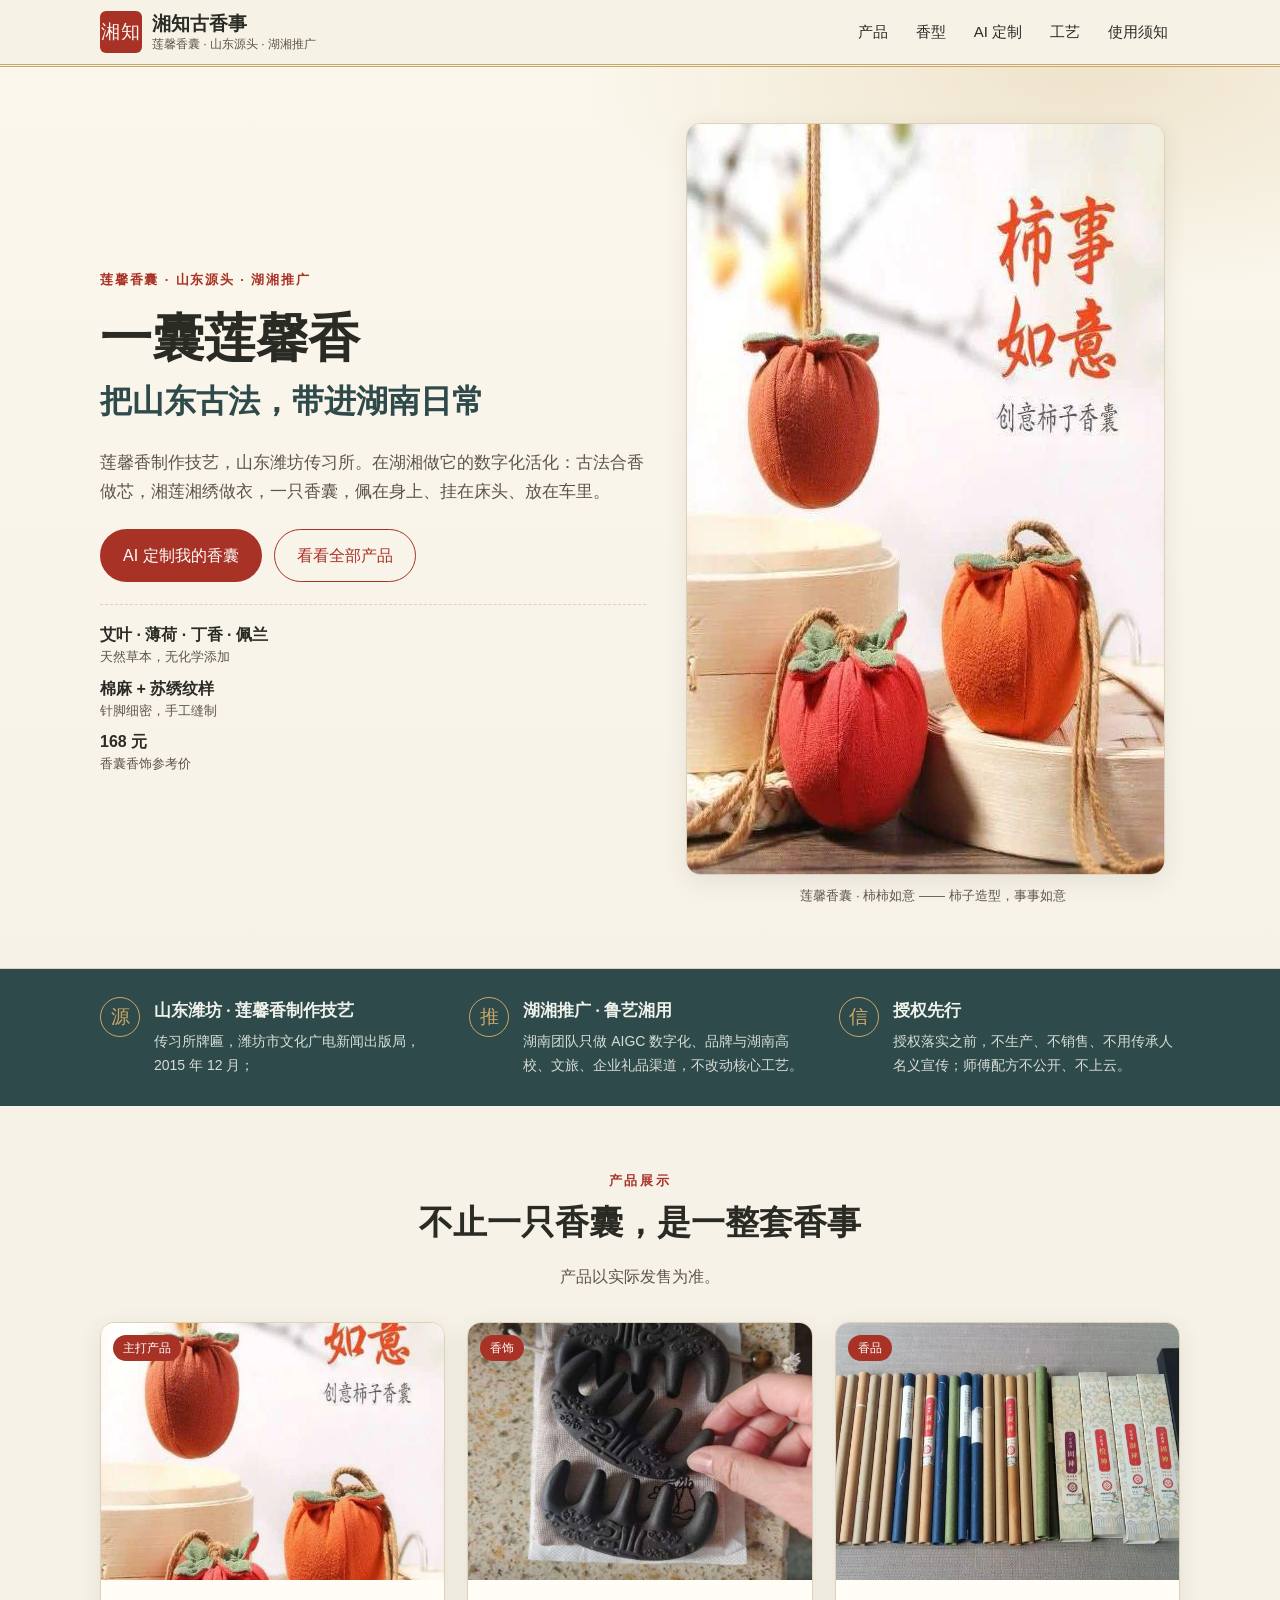
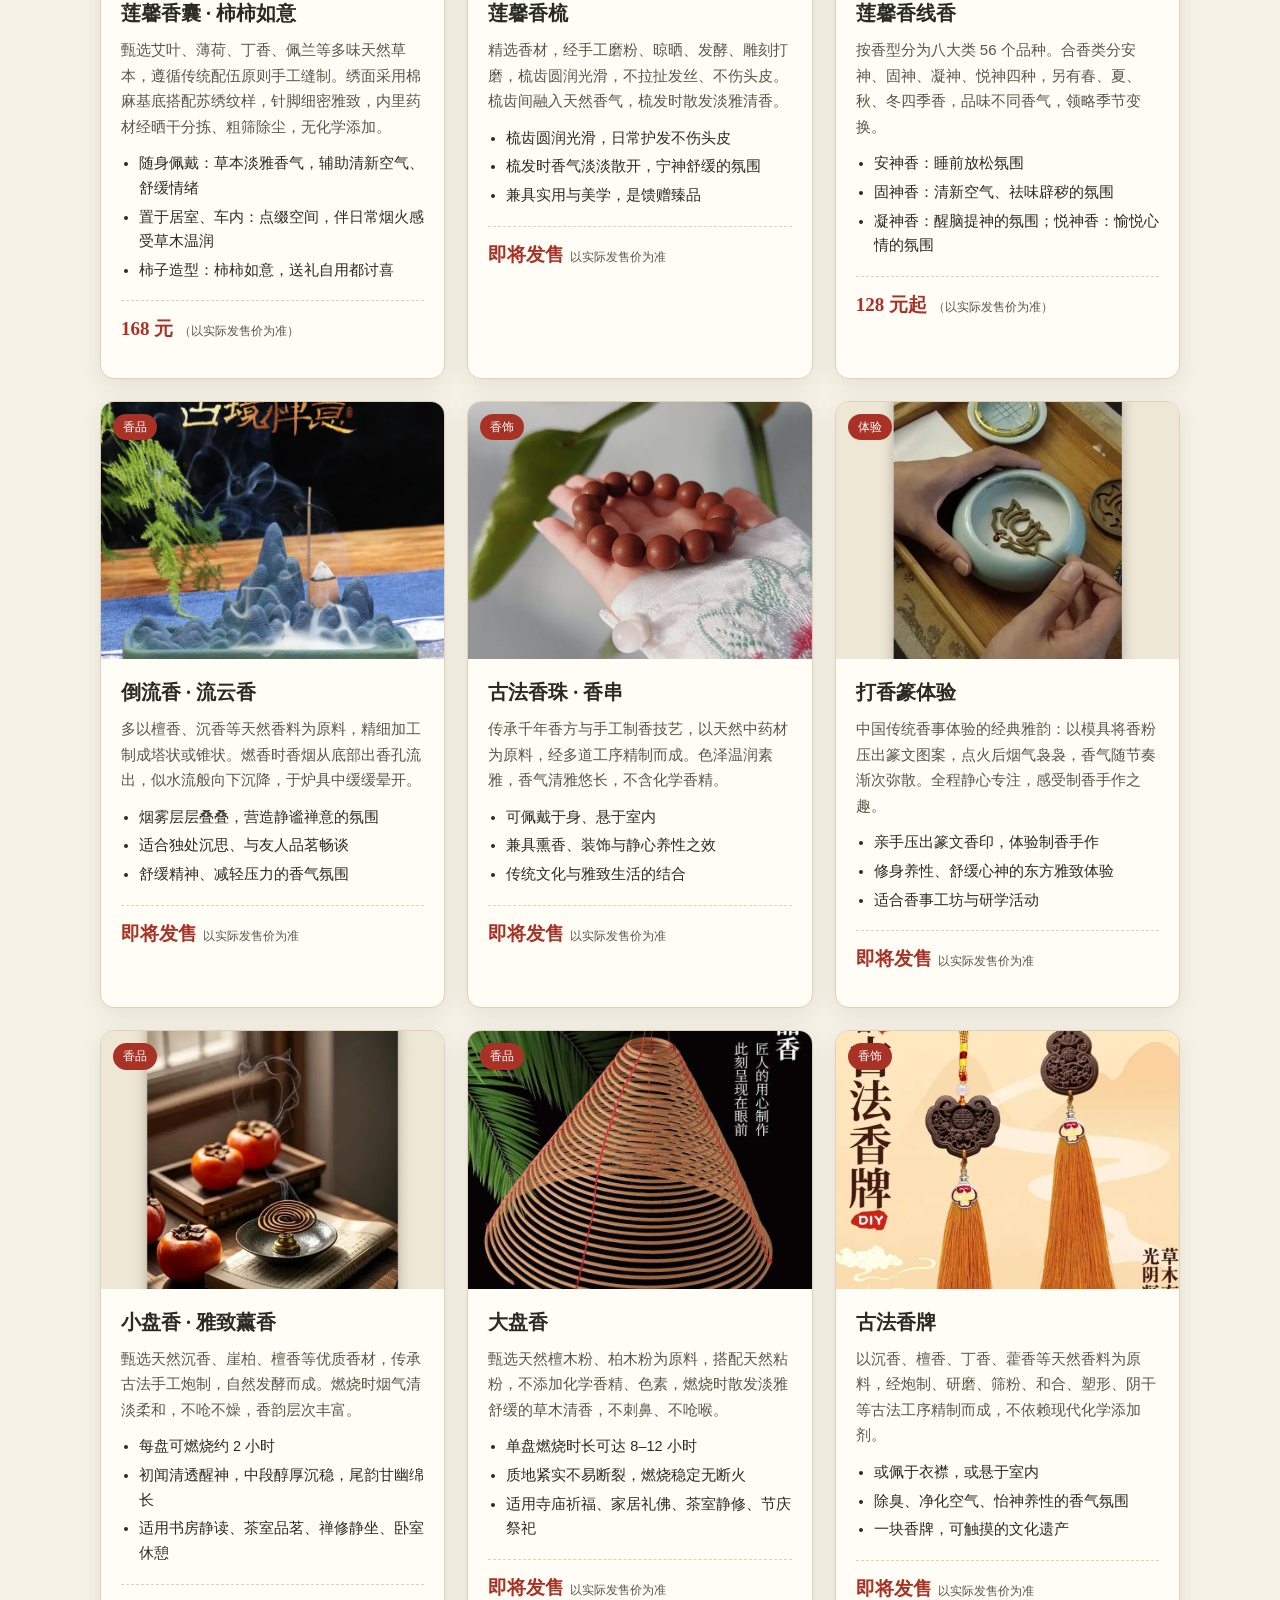
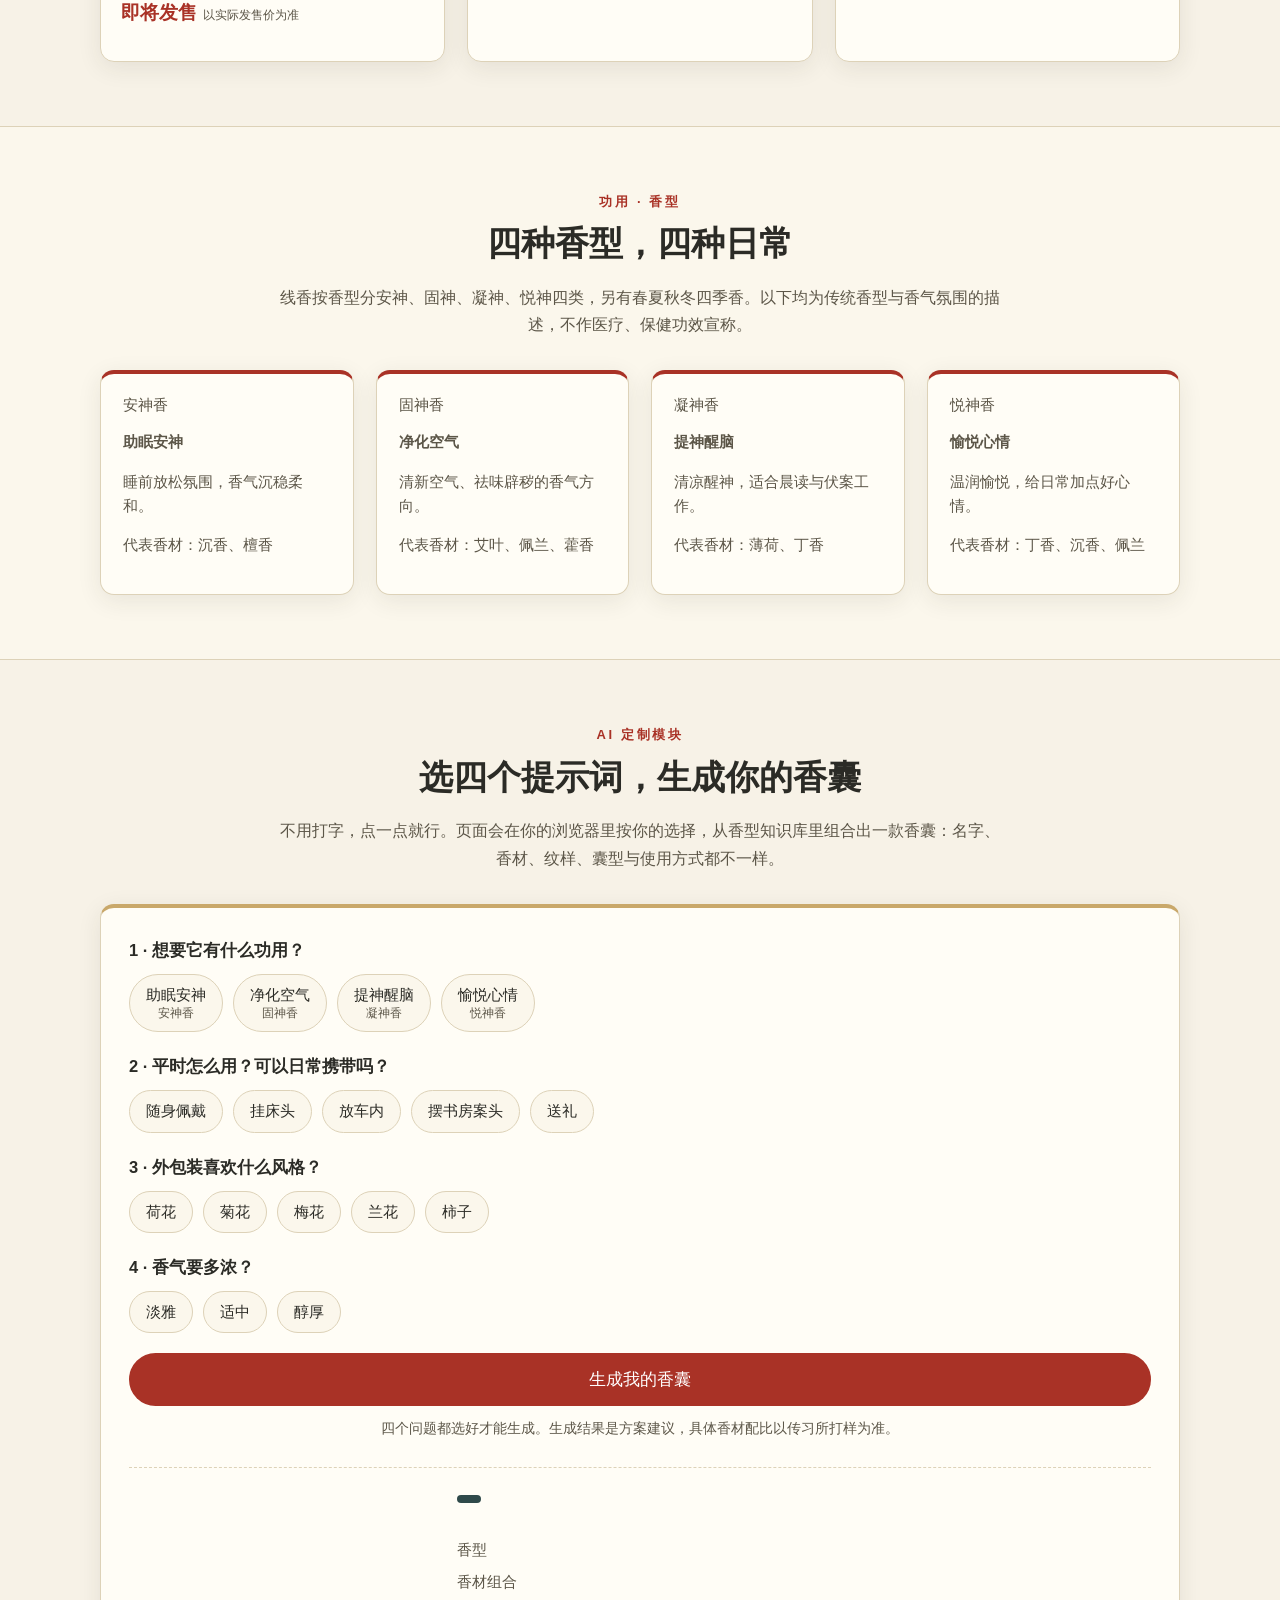
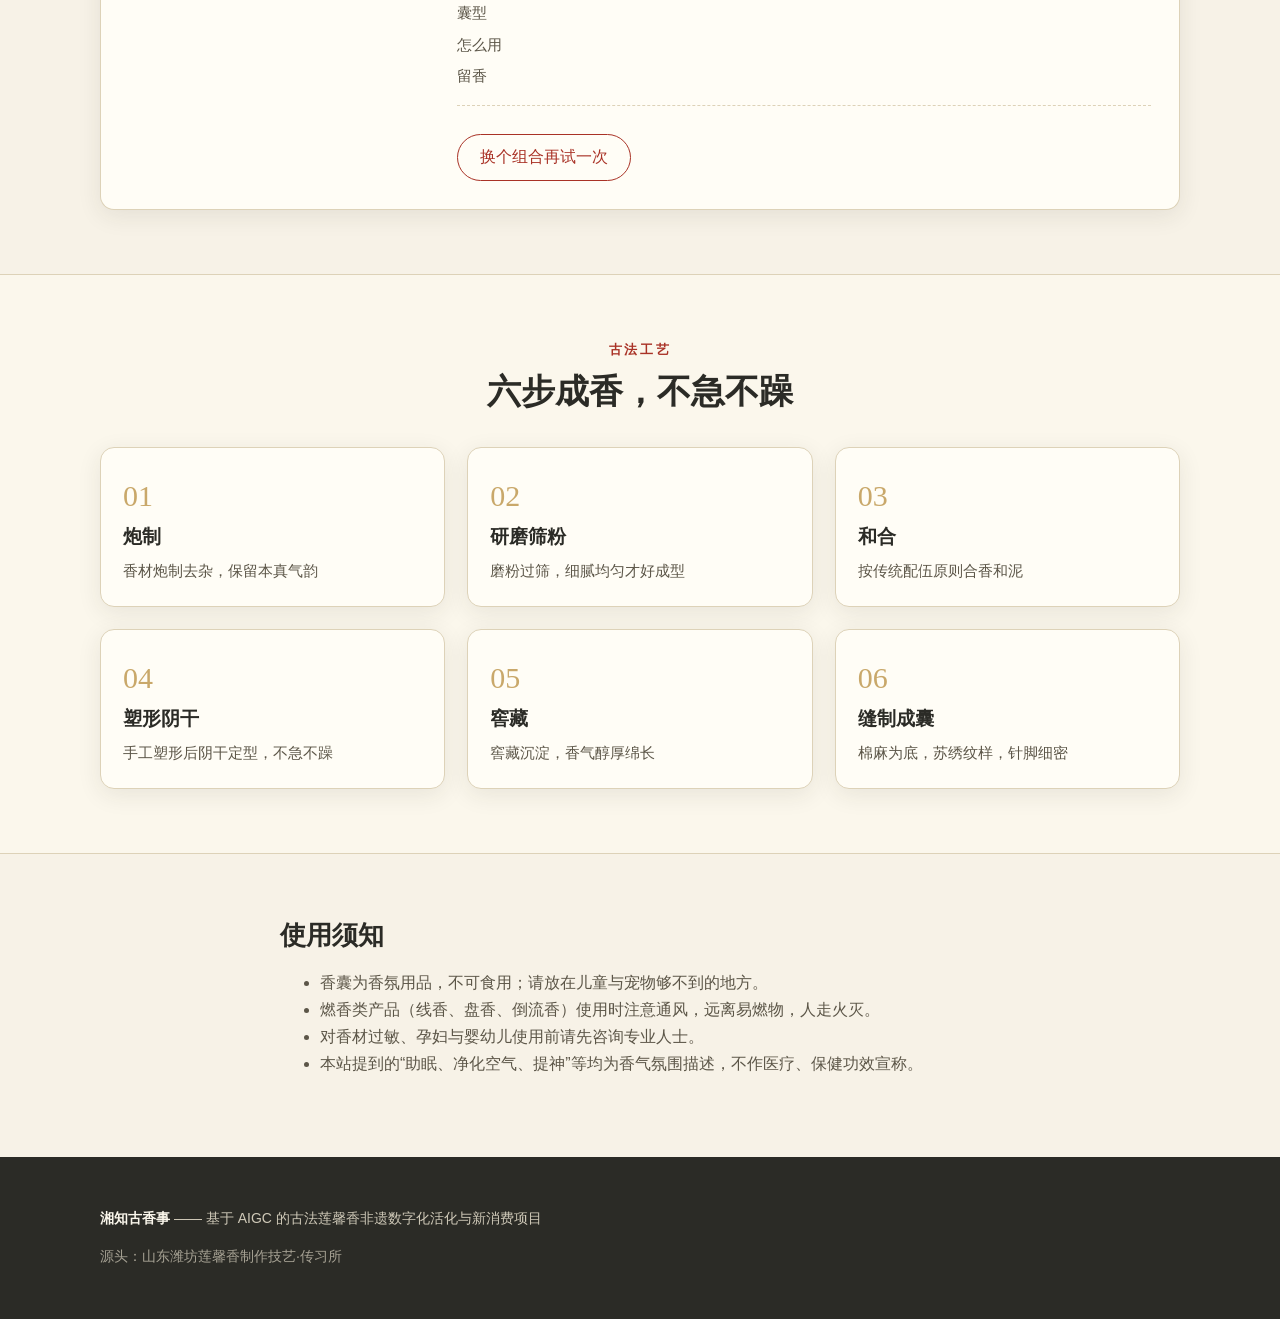
==== index.html @ a603b09b "湘知古香事 · 莲馨香囊宣传站静态版（Cloudflare Pages）" ====
<!DOCTYPE html>
<html lang="zh-CN">
<head>
<meta charset="UTF-8">
<meta name="viewport" content="width=device-width, initial-scale=1.0">
<title>湘知古香事 · 莲馨香囊 — 山东源头 · 湖湘推广</title>
<meta name="description" content="莲馨香囊宣传站：山东潍坊莲馨香制作技艺，湖湘推广；古法香囊、香梳、线香、香牌与 AI 定制香囊。">
<link rel="stylesheet" href="static/css/style.css">
</head>
<body>
<header class="topbar">
  <div class="wrap topbar-in">
    <a class="brand" href="#top">
      <span class="seal">湘知</span>
      <span class="brand-text"><strong>湘知古香事</strong><small>莲馨香囊 · 山东源头 · 湖湘推广</small></span>
    </a>
    <nav class="nav">
      <a href="#products">产品</a>
      <a href="#fragrance">香型</a>
      <a href="#ai">AI 定制</a>
      <a href="#craft">工艺</a>
      <a href="#notice">使用须知</a>
    </nav>
  </div>
</header>

<main id="top">
  <!-- 首屏 -->
  <section class="hero">
    <div class="wrap hero-in">
      <div class="hero-text">
        <p class="kicker">莲馨香囊 · 山东源头 · 湖湘推广</p>
        <h1>一囊莲馨香<br><span>把山东古法，带进湖南日常</span></h1>
        <p class="lede">莲馨香制作技艺，山东潍坊传习所。在湖湘做它的数字化活化：古法合香做芯，湘莲湘绣做衣，一只香囊，佩在身上、挂在床头、放在车里。</p>
        <div class="hero-cta">
          <a class="btn btn-primary" href="#ai">AI 定制我的香囊</a>
          <a class="btn btn-ghost" href="#products">看看全部产品</a>
        </div>
        <ul class="hero-facts">
          <li><strong>艾叶 · 薄荷 · 丁香 · 佩兰</strong><span>天然草本，无化学添加</span></li>
          <li><strong>棉麻 + 苏绣纹样</strong><span>针脚细密，手工缝制</span></li>
          <li><strong>168 元</strong><span>香囊香饰参考价</span></li>
        </ul>
      </div>
      <div class="hero-img">
        <img src="static/img/xiangnang-shizi.png" alt="莲馨香囊 · 柿柿如意">
        <p class="caption">莲馨香囊 · 柿柿如意 —— 柿子造型，事事如意</p>
      </div>
    </div>
  </section>

  <!-- 源头 -->
  <section class="origin">
    <div class="wrap origin-in">
      <div class="origin-item"><span class="origin-no">源</span><div><strong>山东潍坊 · 莲馨香制作技艺</strong><p>传习所牌匾，潍坊市文化广电新闻出版局，2015 年 12 月；</p></div></div>
      <div class="origin-item"><span class="origin-no">推</span><div><strong>湖湘推广 · 鲁艺湘用</strong><p>湖南团队只做 AIGC 数字化、品牌与湖南高校、文旅、企业礼品渠道，不改动核心工艺。</p></div></div>
      <div class="origin-item"><span class="origin-no">信</span><div><strong>授权先行</strong><p>授权落实之前，不生产、不销售、不用传承人名义宣传；师傅配方不公开、不上云。</p></div></div>
    </div>
  </section>

  <!-- 产品展示 -->
  <section id="products" class="section">
    <div class="wrap">
      <div class="sec-head">
        <p class="sec-kicker">产品展示</p>
        <h2>不止一只香囊，是一整套香事</h2>
        <p class="sec-sub">产品以实际发售为准。</p>
      </div>
      <div class="grid products">
        
        <article class="card product">
          <div class="card-img"><img src="static/img/xiangnang-shizi.png" alt="莲馨香囊 · 柿柿如意" loading="lazy"><span class="tag">主打产品</span></div>
          <div class="card-body">
            <h3>莲馨香囊 · 柿柿如意</h3>
            <p>甄选艾叶、薄荷、丁香、佩兰等多味天然草本，遵循传统配伍原则手工缝制。绣面采用棉麻基底搭配苏绣纹样，针脚细密雅致，内里药材经晒干分拣、粗筛除尘，无化学添加。</p>
            <ul>
              <li>随身佩戴：草本淡雅香气，辅助清新空气、舒缓情绪</li><li>置于居室、车内：点缀空间，伴日常烟火感受草木温润</li><li>柿子造型：柿柿如意，送礼自用都讨喜</li>
            </ul>
            <p class="price"><strong>168 元</strong><small>（以实际发售价为准）</small></p>
          </div>
        </article>
        
        <article class="card product">
          <div class="card-img"><img src="static/img/xiangshu.png" alt="莲馨香梳" loading="lazy"><span class="tag">香饰</span></div>
          <div class="card-body">
            <h3>莲馨香梳</h3>
            <p>精选香材，经手工磨粉、晾晒、发酵、雕刻打磨，梳齿圆润光滑，不拉扯发丝、不伤头皮。梳齿间融入天然香气，梳发时散发淡雅清香。</p>
            <ul>
              <li>梳齿圆润光滑，日常护发不伤头皮</li><li>梳发时香气淡淡散开，宁神舒缓的氛围</li><li>兼具实用与美学，是馈赠臻品</li>
            </ul>
            <p class="price"><strong>即将发售</strong><small>以实际发售价为准</small></p>
          </div>
        </article>
        
        <article class="card product">
          <div class="card-img"><img src="static/img/xianxiang.png" alt="莲馨香线香" loading="lazy"><span class="tag">香品</span></div>
          <div class="card-body">
            <h3>莲馨香线香</h3>
            <p>按香型分为八大类 56 个品种。合香类分安神、固神、凝神、悦神四种，另有春、夏、秋、冬四季香，品味不同香气，领略季节变换。</p>
            <ul>
              <li>安神香：睡前放松氛围</li><li>固神香：清新空气、祛味辟秽的氛围</li><li>凝神香：醒脑提神的氛围；悦神香：愉悦心情的氛围</li>
            </ul>
            <p class="price"><strong>128 元起</strong><small>（以实际发售价为准）</small></p>
          </div>
        </article>
        
        <article class="card product">
          <div class="card-img"><img src="static/img/daoliuxiang.jpeg" alt="倒流香 · 流云香" loading="lazy"><span class="tag">香品</span></div>
          <div class="card-body">
            <h3>倒流香 · 流云香</h3>
            <p>多以檀香、沉香等天然香料为原料，精细加工制成塔状或锥状。燃香时香烟从底部出香孔流出，似水流般向下沉降，于炉具中缓缓晕开。</p>
            <ul>
              <li>烟雾层层叠叠，营造静谧禅意的氛围</li><li>适合独处沉思、与友人品茗畅谈</li><li>舒缓精神、减轻压力的香气氛围</li>
            </ul>
            <p class="price"><strong>即将发售</strong><small>以实际发售价为准</small></p>
          </div>
        </article>
        
        <article class="card product">
          <div class="card-img"><img src="static/img/xiangzhu.png" alt="古法香珠 · 香串" loading="lazy"><span class="tag">香饰</span></div>
          <div class="card-body">
            <h3>古法香珠 · 香串</h3>
            <p>传承千年香方与手工制香技艺，以天然中药材为原料，经多道工序精制而成。色泽温润素雅，香气清雅悠长，不含化学香精。</p>
            <ul>
              <li>可佩戴于身、悬于室内</li><li>兼具熏香、装饰与静心养性之效</li><li>传统文化与雅致生活的结合</li>
            </ul>
            <p class="price"><strong>即将发售</strong><small>以实际发售价为准</small></p>
          </div>
        </article>
        
        <article class="card product">
          <div class="card-img"><img src="static/img/daxiangzhuan.png" alt="打香篆体验" loading="lazy"><span class="tag">体验</span></div>
          <div class="card-body">
            <h3>打香篆体验</h3>
            <p>中国传统香事体验的经典雅韵：以模具将香粉压出篆文图案，点火后烟气袅袅，香气随节奏渐次弥散。全程静心专注，感受制香手作之趣。</p>
            <ul>
              <li>亲手压出篆文香印，体验制香手作</li><li>修身养性、舒缓心神的东方雅致体验</li><li>适合香事工坊与研学活动</li>
            </ul>
            <p class="price"><strong>即将发售</strong><small>以实际发售价为准</small></p>
          </div>
        </article>
        
        <article class="card product">
          <div class="card-img"><img src="static/img/panxiang.png" alt="小盘香 · 雅致薰香" loading="lazy"><span class="tag">香品</span></div>
          <div class="card-body">
            <h3>小盘香 · 雅致薰香</h3>
            <p>甄选天然沉香、崖柏、檀香等优质香材，传承古法手工炮制，自然发酵而成。燃烧时烟气清淡柔和，不呛不燥，香韵层次丰富。</p>
            <ul>
              <li>每盘可燃烧约 2 小时</li><li>初闻清透醒神，中段醇厚沉稳，尾韵甘幽绵长</li><li>适用书房静读、茶室品茗、禅修静坐、卧室休憩</li>
            </ul>
            <p class="price"><strong>即将发售</strong><small>以实际发售价为准</small></p>
          </div>
        </article>
        
        <article class="card product">
          <div class="card-img"><img src="static/img/dapanxiang.jpeg" alt="大盘香" loading="lazy"><span class="tag">香品</span></div>
          <div class="card-body">
            <h3>大盘香</h3>
            <p>甄选天然檀木粉、柏木粉为原料，搭配天然粘粉，不添加化学香精、色素，燃烧时散发淡雅舒缓的草木清香，不刺鼻、不呛喉。</p>
            <ul>
              <li>单盘燃烧时长可达 8–12 小时</li><li>质地紧实不易断裂，燃烧稳定无断火</li><li>适用寺庙祈福、家居礼佛、茶室静修、节庆祭祀</li>
            </ul>
            <p class="price"><strong>即将发售</strong><small>以实际发售价为准</small></p>
          </div>
        </article>
        
        <article class="card product">
          <div class="card-img"><img src="static/img/xiangpai.jpeg" alt="古法香牌" loading="lazy"><span class="tag">香饰</span></div>
          <div class="card-body">
            <h3>古法香牌</h3>
            <p>以沉香、檀香、丁香、藿香等天然香料为原料，经炮制、研磨、筛粉、和合、塑形、阴干等古法工序精制而成，不依赖现代化学添加剂。</p>
            <ul>
              <li>或佩于衣襟，或悬于室内</li><li>除臭、净化空气、怡神养性的香气氛围</li><li>一块香牌，可触摸的文化遗产</li>
            </ul>
            <p class="price"><strong>即将发售</strong><small>以实际发售价为准</small></p>
          </div>
        </article>
        
      </div>
    </div>
  </section>

  <!-- 香型 -->
  <section id="fragrance" class="section section-alt">
    <div class="wrap">
      <div class="sec-head">
        <p class="sec-kicker">功用 · 香型</p>
        <h2>四种香型，四种日常</h2>
        <p class="sec-sub">线香按香型分安神、固神、凝神、悦神四类，另有春夏秋冬四季香。以下均为传统香型与香气氛围的描述，不作医疗、保健功效宣称。</p>
      </div>
      <div class="grid fragrances">
        
        <article class="card fragrance">
          <p class="fra-name">安神香</p>
          <p class="fra-use">助眠安神</p>
          <p>睡前放松氛围，香气沉稳柔和。</p>
          <p class="fra-herbs">代表香材：沉香、檀香</p>
        </article>
        
        <article class="card fragrance">
          <p class="fra-name">固神香</p>
          <p class="fra-use">净化空气</p>
          <p>清新空气、祛味辟秽的香气方向。</p>
          <p class="fra-herbs">代表香材：艾叶、佩兰、藿香</p>
        </article>
        
        <article class="card fragrance">
          <p class="fra-name">凝神香</p>
          <p class="fra-use">提神醒脑</p>
          <p>清凉醒神，适合晨读与伏案工作。</p>
          <p class="fra-herbs">代表香材：薄荷、丁香</p>
        </article>
        
        <article class="card fragrance">
          <p class="fra-name">悦神香</p>
          <p class="fra-use">愉悦心情</p>
          <p>温润愉悦，给日常加点好心情。</p>
          <p class="fra-herbs">代表香材：丁香、沉香、佩兰</p>
        </article>
        
      </div>
    </div>
  </section>

  <!-- AI 定制 -->
  <section id="ai" class="section">
    <div class="wrap">
      <div class="sec-head">
        <p class="sec-kicker">AI 定制模块</p>
        <h2>选四个提示词，生成你的香囊</h2>
        <p class="sec-sub">不用打字，点一点就行。页面会在你的浏览器里按你的选择，从香型知识库里组合出一款香囊：名字、香材、纹样、囊型与使用方式都不一样。</p>
      </div>
      <div class="ai-box">
        <form id="ai-form">
          <div class="ai-group">
            <p class="ai-q">1 · 想要它有什么功用？</p>
            <div class="chips" data-group="function">
              
              <button type="button" class="chip" data-value="anshen">助眠安神<small>安神香</small></button>
              
              <button type="button" class="chip" data-value="qingxin">净化空气<small>固神香</small></button>
              
              <button type="button" class="chip" data-value="xingnao">提神醒脑<small>凝神香</small></button>
              
              <button type="button" class="chip" data-value="yueshen">愉悦心情<small>悦神香</small></button>
              
            </div>
          </div>
          <div class="ai-group">
            <p class="ai-q">2 · 平时怎么用？可以日常携带吗？</p>
            <div class="chips" data-group="scene">
              
              <button type="button" class="chip" data-value="carry">随身佩戴</button>
              
              <button type="button" class="chip" data-value="bedside">挂床头</button>
              
              <button type="button" class="chip" data-value="car">放车内</button>
              
              <button type="button" class="chip" data-value="desk">摆书房案头</button>
              
              <button type="button" class="chip" data-value="gift">送礼</button>
              
            </div>
          </div>
          <div class="ai-group">
            <p class="ai-q">3 · 外包装喜欢什么风格？</p>
            <div class="chips" data-group="style">
              
              <button type="button" class="chip" data-value="hehua">荷花</button>
              
              <button type="button" class="chip" data-value="juhua">菊花</button>
              
              <button type="button" class="chip" data-value="meihua">梅花</button>
              
              <button type="button" class="chip" data-value="lanhua">兰花</button>
              
              <button type="button" class="chip" data-value="shizi">柿子</button>
              
            </div>
          </div>
          <div class="ai-group">
            <p class="ai-q">4 · 香气要多浓？</p>
            <div class="chips" data-group="intensity">
              
              <button type="button" class="chip" data-value="dan">淡雅</button>
              
              <button type="button" class="chip" data-value="zhong">适中</button>
              
              <button type="button" class="chip" data-value="chun">醇厚</button>
              
            </div>
          </div>
          <button type="submit" class="btn btn-primary btn-big" id="ai-submit">生成我的香囊</button>
          <p class="ai-hint" id="ai-hint">四个问题都选好才能生成。生成结果是方案建议，具体香材配比以传习所打样为准。</p>
        </form>
        <div class="ai-result" id="ai-result" hidden>
          <div class="ai-svg" id="ai-svg"></div>
          <div class="ai-info">
            <p class="ai-persona" id="ai-persona"></p>
            <h3 id="ai-name"></h3>
            <p id="ai-reason"></p>
            <dl>
              <dt>香型</dt><dd id="ai-xiangxing"></dd>
              <dt>香材组合</dt><dd id="ai-herbs"></dd>
              <dt>囊型</dt><dd id="ai-form-desc"></dd>
              <dt>怎么用</dt><dd id="ai-usage"></dd>
              <dt>留香</dt><dd id="ai-duration"></dd>
            </dl>
            <p class="price"><strong id="ai-price"></strong></p>
            <button type="button" class="btn btn-ghost" id="ai-again">换个组合再试一次</button>
          </div>
        </div>
      </div>
    </div>
  </section>

  <!-- 工艺 -->
  <section id="craft" class="section section-alt">
    <div class="wrap">
      <div class="sec-head">
        <p class="sec-kicker">古法工艺</p>
        <h2>六步成香，不急不躁</h2>
      </div>
      <ol class="grid craft">
        
        <li class="card craft-step"><span class="craft-no">01</span><strong>炮制</strong><p>香材炮制去杂，保留本真气韵</p></li>
        
        <li class="card craft-step"><span class="craft-no">02</span><strong>研磨筛粉</strong><p>磨粉过筛，细腻均匀才好成型</p></li>
        
        <li class="card craft-step"><span class="craft-no">03</span><strong>和合</strong><p>按传统配伍原则合香和泥</p></li>
        
        <li class="card craft-step"><span class="craft-no">04</span><strong>塑形阴干</strong><p>手工塑形后阴干定型，不急不躁</p></li>
        
        <li class="card craft-step"><span class="craft-no">05</span><strong>窖藏</strong><p>窖藏沉淀，香气醇厚绵长</p></li>
        
        <li class="card craft-step"><span class="craft-no">06</span><strong>缝制成囊</strong><p>棉麻为底，苏绣纹样，针脚细密</p></li>
        
      </ol>
    </div>
  </section>

  <!-- 使用须知 -->
  <section id="notice" class="section">
    <div class="wrap notice">
      <h2>使用须知</h2>
      <ul>
        <li>香囊为香氛用品，不可食用；请放在儿童与宠物够不到的地方。</li>
        <li>燃香类产品（线香、盘香、倒流香）使用时注意通风，远离易燃物，人走火灭。</li>
        <li>对香材过敏、孕妇与婴幼儿使用前请先咨询专业人士。</li>
        <li>本站提到的“助眠、净化空气、提神”等均为香气氛围描述，不作医疗、保健功效宣称。</li>
      </ul>
    </div>
  </section>
</main>

<footer class="footer">
  <div class="wrap">
    <p><strong>湘知古香事</strong> —— 基于 AIGC 的古法莲馨香非遗数字化活化与新消费项目</p>
    <p class="foot-small">源头：山东潍坊莲馨香制作技艺·传习所</p>
  </div>
</footer>
<script src="static/js/generator.js"></script>
<script src="static/js/app.js"></script>
</body>
</html>
---- static/css/style.css ----
/* 湘知古香事 · 莲馨香囊宣传站
   配色：宣纸米白 + 湘绣朱红 + 黛青 + 金线，衬线体标题，突出湖湘非遗质感。
   响应式：桌面三列 -> 平板两列 -> 手机单列。 */
:root {
  --paper: #f7f2e7;
  --paper-2: #fbf7ec;
  --ink: #2b2b26;
  --ink-soft: #5c5648;
  --red: #a93226;
  --red-deep: #7a2a20;
  --teal: #2f4a4a;
  --gold: #c9a86a;
  --gold-soft: #e8dcc0;
  --line: #ddd2b8;
  --card: #fffdf6;
  --radius: 14px;
  --shadow: 0 6px 24px rgba(43, 43, 38, .09);
}
* { box-sizing: border-box; }
html { scroll-behavior: smooth; }
body {
  margin: 0;
  background: var(--paper);
  color: var(--ink);
  font-family: "PingFang SC", "Microsoft YaHei", "Noto Sans SC", sans-serif;
  line-height: 1.7;
  font-size: 16px;
}
h1, h2, h3, .fra-name {
  font-family: "Songti SC", "Noto Serif SC", "STSong", serif;
  line-height: 1.35;
  margin: 0 0 .5em;
}
img { max-width: 100%; display: block; }
a { color: var(--red); }
.wrap { max-width: 1120px; margin: 0 auto; padding: 0 20px; }

/* 顶栏 */
.topbar {
  position: sticky; top: 0; z-index: 50;
  background: rgba(247, 242, 231, .96);
  border-bottom: 3px double var(--gold);
  backdrop-filter: blur(4px);
}
.topbar-in { display: flex; align-items: center; justify-content: space-between; gap: 16px; min-height: 64px; }
.brand { display: flex; align-items: center; gap: 10px; text-decoration: none; color: var(--ink); }
.seal {
  display: inline-flex; align-items: center; justify-content: center;
  width: 42px; height: 42px; border-radius: 6px;
  background: var(--red); color: var(--paper-2);
  font-family: "Songti SC", serif; font-size: 19px; letter-spacing: 1px;
}
.brand-text { display: flex; flex-direction: column; line-height: 1.3; }
.brand-text strong { font-family: "Songti SC", serif; font-size: 19px; }
.brand-text small { color: var(--ink-soft); font-size: 12px; }
.nav { display: flex; gap: 4px; overflow-x: auto; scrollbar-width: none; }
.nav a {
  color: var(--ink); text-decoration: none; padding: 8px 12px;
  border-radius: 999px; white-space: nowrap; font-size: 15px;
}
.nav a:hover { background: var(--gold-soft); }

/* 首屏 */
.hero { border-bottom: 1px solid var(--line); background:
  radial-gradient(720px 320px at 85% 0%, rgba(201, 168, 106, .25), transparent 70%),
  linear-gradient(180deg, var(--paper-2), var(--paper)); }
.hero-in { display: grid; grid-template-columns: 1.05fr .95fr; gap: 40px; padding: 56px 20px 48px; align-items: center; }
.kicker { color: var(--red); letter-spacing: .14em; font-size: 13px; margin: 0 0 12px; font-weight: 600; }
.hero h1 { font-size: clamp(34px, 5vw, 52px); }
.hero h1 span { display: block; font-size: .62em; color: var(--teal); margin-top: 6px; }
.lede { color: var(--ink-soft); font-size: 17px; }
.hero-cta { display: flex; gap: 12px; flex-wrap: wrap; margin: 22px 0; }
.btn {
  display: inline-block; padding: 12px 22px; border-radius: 999px;
  text-decoration: none; font-size: 16px; cursor: pointer; border: 1px solid transparent;
  font-family: inherit;
}
.btn-primary { background: var(--red); color: #fff; }
.btn-primary:hover { background: var(--red-deep); }
.btn-ghost { border-color: var(--red); color: var(--red); background: transparent; }
.btn-ghost:hover { background: rgba(169, 50, 38, .08); }
.btn-big { width: 100%; padding: 14px; font-size: 17px; }
.hero-facts { list-style: none; margin: 8px 0 0; padding: 18px 0 0; border-top: 1px dashed var(--line); display: grid; gap: 10px; }
.hero-facts li { display: flex; flex-direction: column; line-height: 1.5; }
.hero-facts span { color: var(--ink-soft); font-size: 13px; }
.hero-img img { border-radius: var(--radius); box-shadow: var(--shadow); border: 1px solid var(--line); }
.caption { text-align: center; color: var(--ink-soft); font-size: 13px; margin-top: 10px; }

/* 源头三条 */
.origin { background: var(--teal); color: #eef2ea; }
.origin-in { display: grid; grid-template-columns: repeat(3, 1fr); gap: 28px; padding: 28px 20px; }
.origin-item { display: flex; gap: 14px; }
.origin-no {
  flex: none; width: 40px; height: 40px; border-radius: 50%;
  border: 1.5px solid var(--gold); color: var(--gold);
  display: flex; align-items: center; justify-content: center;
  font-family: "Songti SC", serif; font-size: 19px;
}
.origin-item strong { font-family: "Songti SC", serif; font-size: 17px; }
.origin-item p { margin: 4px 0 0; font-size: 14px; opacity: .88; }

/* 区块 */
.section { padding: 64px 0; }
.section-alt { background: var(--paper-2); border-top: 1px solid var(--line); border-bottom: 1px solid var(--line); }
.sec-head { max-width: 720px; margin: 0 auto 32px; text-align: center; }
.sec-kicker { color: var(--red); letter-spacing: .2em; font-size: 13px; margin: 0 0 8px; font-weight: 600; }
.sec-head h2 { font-size: clamp(26px, 4vw, 34px); }
.sec-sub { color: var(--ink-soft); margin: 0; }
.grid { display: grid; gap: 22px; }
.products { grid-template-columns: repeat(3, 1fr); }
.card {
  background: var(--card); border: 1px solid var(--line);
  border-radius: var(--radius); overflow: hidden; box-shadow: var(--shadow);
}
.product { display: flex; flex-direction: column; }
.card-img { position: relative; aspect-ratio: 4 / 3; overflow: hidden; background: #eee7d6; }
.card-img img { width: 100%; height: 100%; object-fit: cover; }
.tag {
  position: absolute; left: 12px; top: 12px;
  background: var(--red); color: #fff; font-size: 12px;
  padding: 3px 10px; border-radius: 999px;
}
.card-body { padding: 20px; display: flex; flex-direction: column; flex: 1; }
.card-body h3 { font-size: 20px; }
.card-body p { color: var(--ink-soft); font-size: 15px; margin: 0 0 12px; }
.card-body ul { margin: 0 0 14px; padding-left: 18px; color: var(--ink); font-size: 14.5px; }
.card-body ul li { margin-bottom: 4px; }
.price { margin-top: auto; padding-top: 12px; border-top: 1px dashed var(--line); }
.price strong { color: var(--red); font-size: 19px; font-family: "Songti SC", serif; }
.price small { color: var(--ink-soft); font-size: 12px; margin-left: 6px; }

/* 香型 */
.fragrances { grid-template-columns: repeat(4, 1fr); }
.fragrance { padding: 22px; border-top: 4px solid var(--red); }
.fra-name { font-size: 22px; color: var(--red); }
.fra-use { font-weight: 700; color: var(--ink); }
.fragrance p { font-size: 14.5px; color: var(--ink-soft); }
.fra-herbs { color: var(--teal); font-size: 13.5px; }

/* AI 定制 */
.ai-box {
  background: var(--card); border: 1px solid var(--line);
  border-radius: var(--radius); box-shadow: var(--shadow);
  padding: 28px; border-top: 4px solid var(--gold);
}
.ai-group { margin-bottom: 20px; }
.ai-q { font-weight: 700; margin: 0 0 10px; font-size: 16.5px; }
.chips { display: flex; flex-wrap: wrap; gap: 10px; }
.chip {
  padding: 10px 16px; border-radius: 999px; cursor: pointer;
  border: 1.5px solid var(--line); background: var(--paper-2);
  font-size: 15px; font-family: inherit; color: var(--ink);
  display: inline-flex; flex-direction: column; align-items: center; line-height: 1.35;
}
.chip small { color: var(--ink-soft); font-size: 12px; }
.chip:hover { border-color: var(--gold); }
.chip.active { background: var(--red); border-color: var(--red); color: #fff; }
.chip.active small { color: #f3d9d4; }
.ai-hint { color: var(--ink-soft); font-size: 13.5px; text-align: center; margin: 12px 0 0; }
.ai-result {
  margin-top: 26px; padding-top: 26px; border-top: 1px dashed var(--line);
  display: grid; grid-template-columns: 300px 1fr; gap: 28px; align-items: start;
}
.ai-svg svg { width: 100%; height: auto; border-radius: var(--radius); border: 1px solid var(--line); }
.ai-persona { display: inline-block; background: var(--teal); color: #fff; font-size: 13px; padding: 4px 12px; border-radius: 999px; margin: 0 0 10px; }
.ai-info h3 { font-size: 26px; color: var(--red); }
.ai-info p { color: var(--ink-soft); }
.ai-info dl { display: grid; grid-template-columns: 88px 1fr; gap: 6px 12px; margin: 16px 0; font-size: 15px; }
.ai-info dt { color: var(--ink-soft); }
.ai-info dd { margin: 0; }

/* 工艺 */
.craft { grid-template-columns: repeat(3, 1fr); list-style: none; margin: 0; padding: 0; }
.craft-step { padding: 22px; }
.craft-no { display: block; font-family: "Songti SC", serif; font-size: 30px; color: var(--gold); }
.craft-step strong { font-family: "Songti SC", serif; font-size: 19px; }
.craft-step p { color: var(--ink-soft); font-size: 14.5px; margin: 6px 0 0; }

/* 须知与页脚 */
.notice { max-width: 760px; }
.notice h2 { font-size: 26px; }
.notice ul { color: var(--ink-soft); }
.footer { background: var(--ink); color: #cfc9b8; padding: 36px 0; font-size: 14px; }
.footer strong { color: var(--paper-2); font-family: "Songti SC", serif; }
.foot-small { opacity: .75; }

/* 响应式 */
@media (max-width: 960px) {
  .hero-in { grid-template-columns: 1fr; gap: 28px; padding-top: 40px; }
  .hero-img { max-width: 560px; margin: 0 auto; }
  .products { grid-template-columns: repeat(2, 1fr); }
  .fragrances { grid-template-columns: repeat(2, 1fr); }
  .craft { grid-template-columns: repeat(2, 1fr); }
  .origin-in { grid-template-columns: 1fr; gap: 18px; }
  .ai-result { grid-template-columns: 1fr; }
  .ai-svg { max-width: 320px; margin: 0 auto; }
}
@media (max-width: 640px) {
  body { font-size: 15px; }
  .section { padding: 44px 0; }
  .products, .fragrances, .craft { grid-template-columns: 1fr; }
  .brand-text small { display: none; }
  .nav a { padding: 8px 9px; font-size: 14px; }
  .ai-box { padding: 20px 16px; }
  .chip { padding: 9px 13px; font-size: 14px; }
  .ai-info dl { grid-template-columns: 76px 1fr; }
}
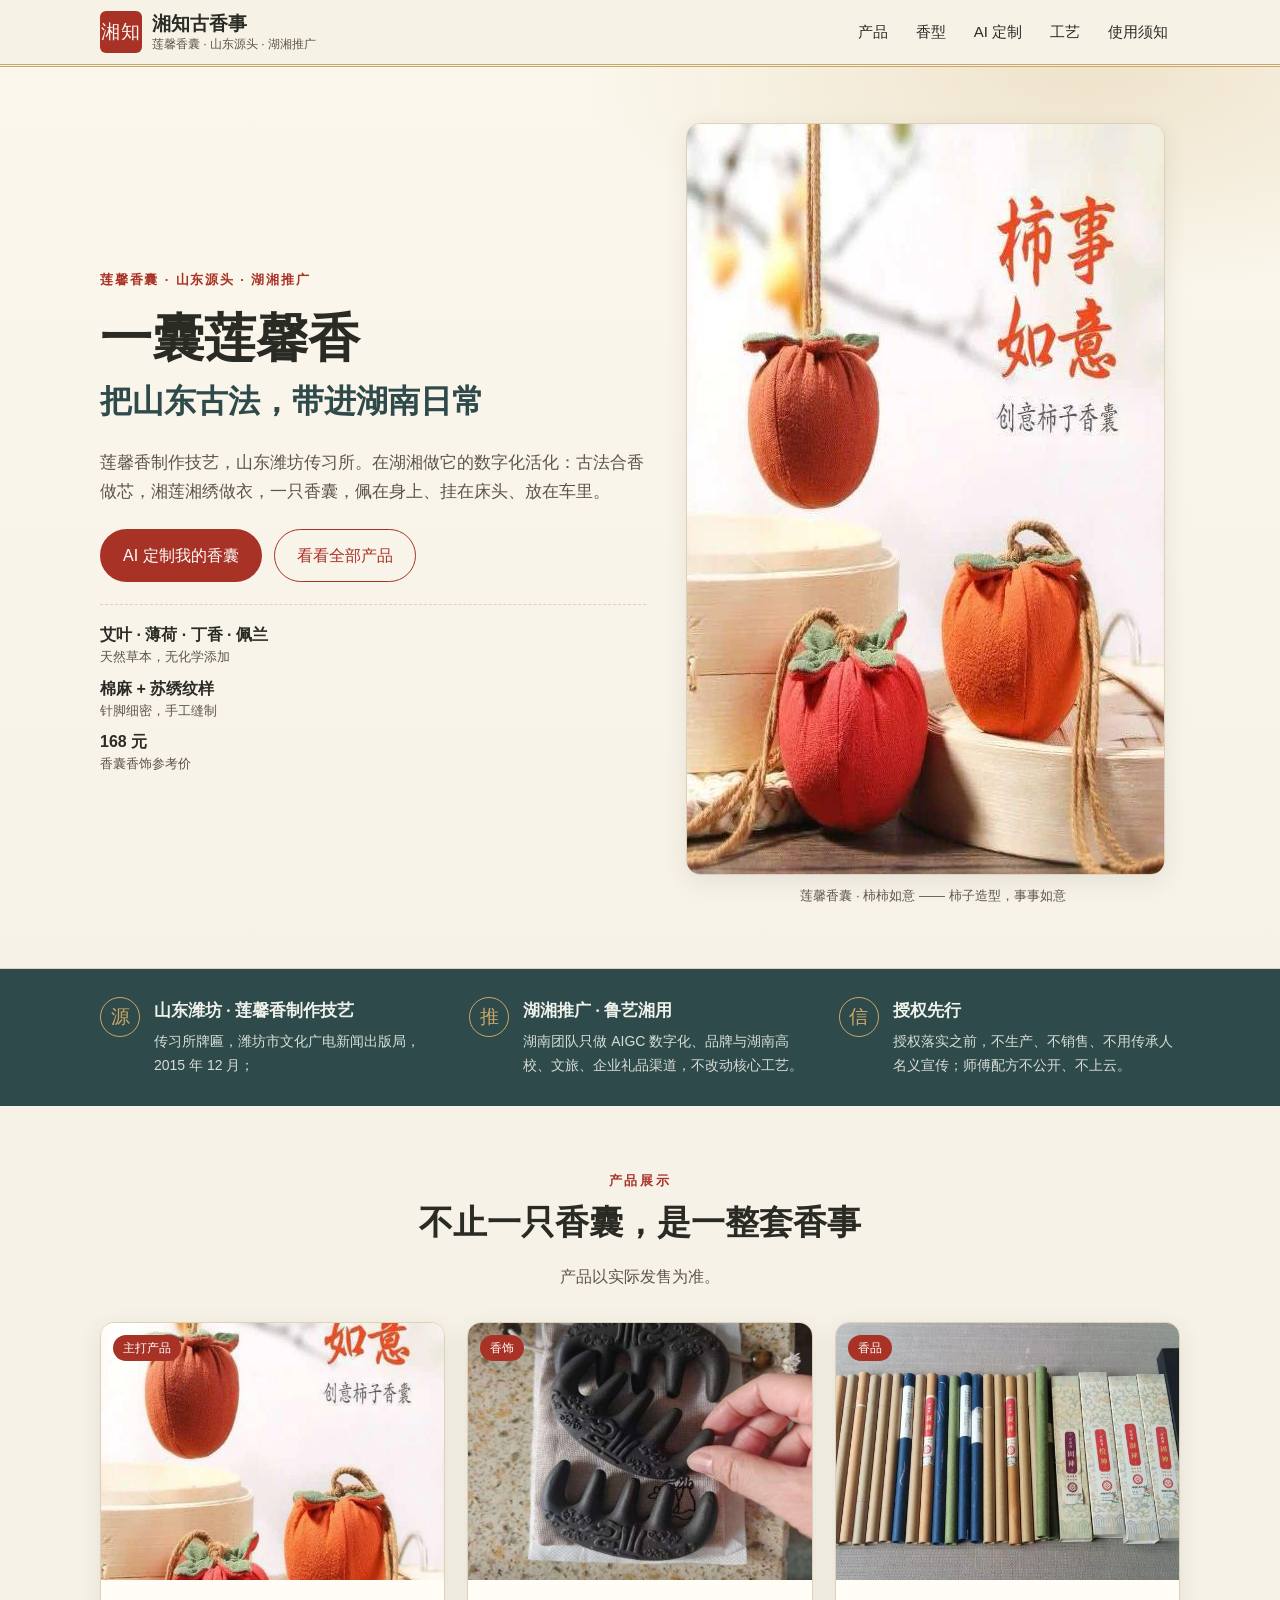
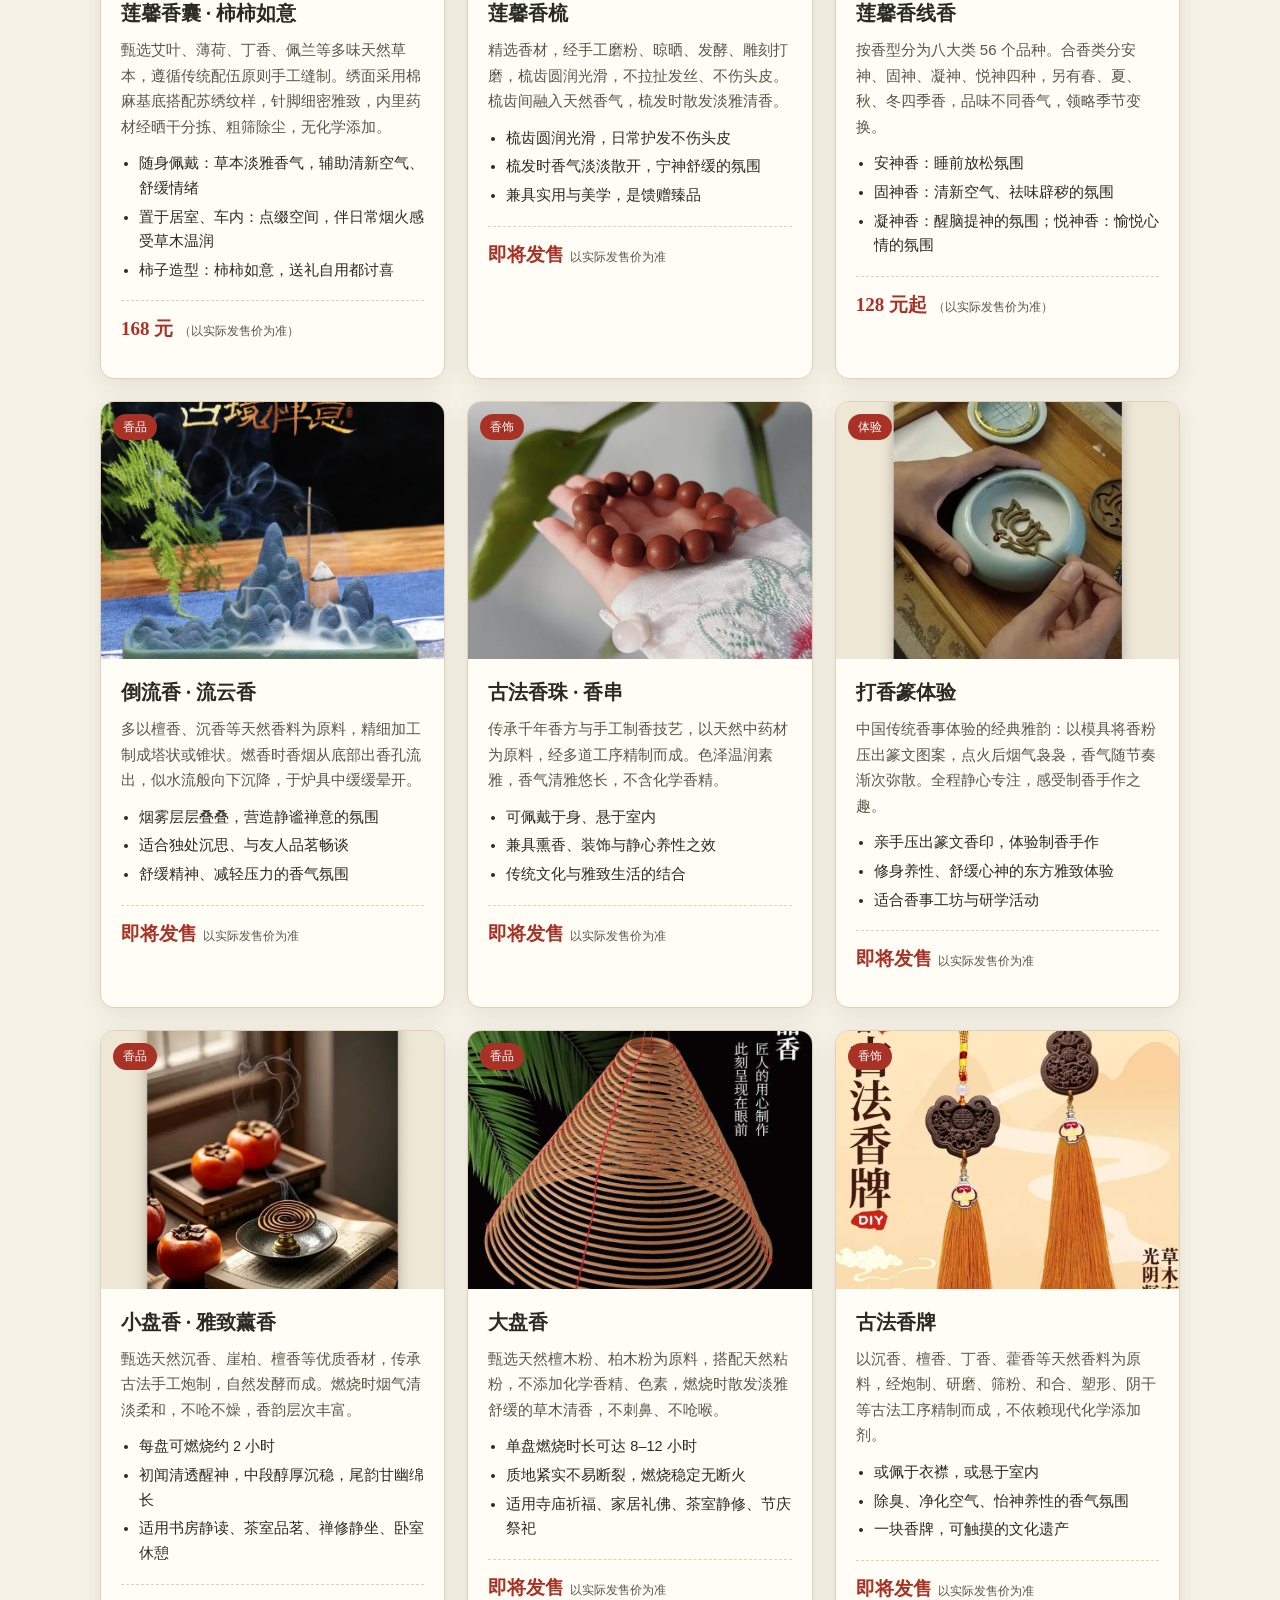
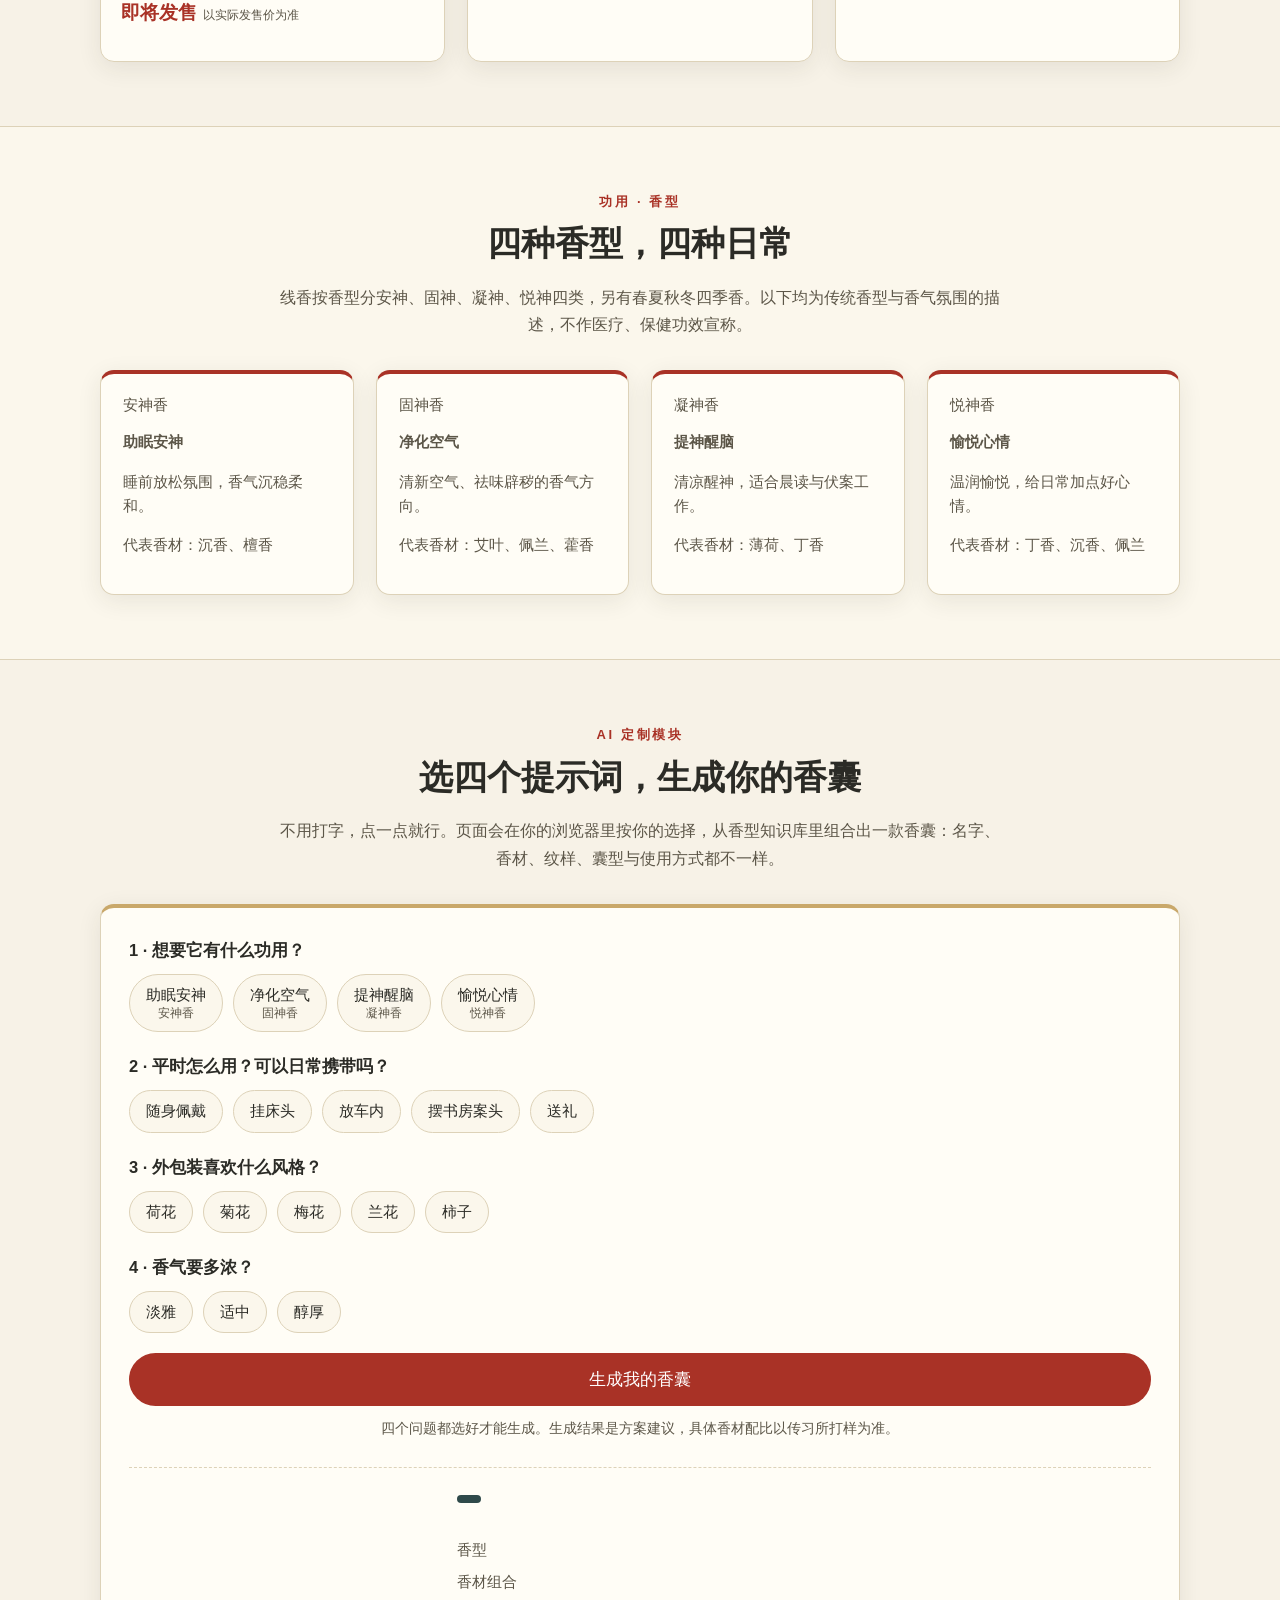
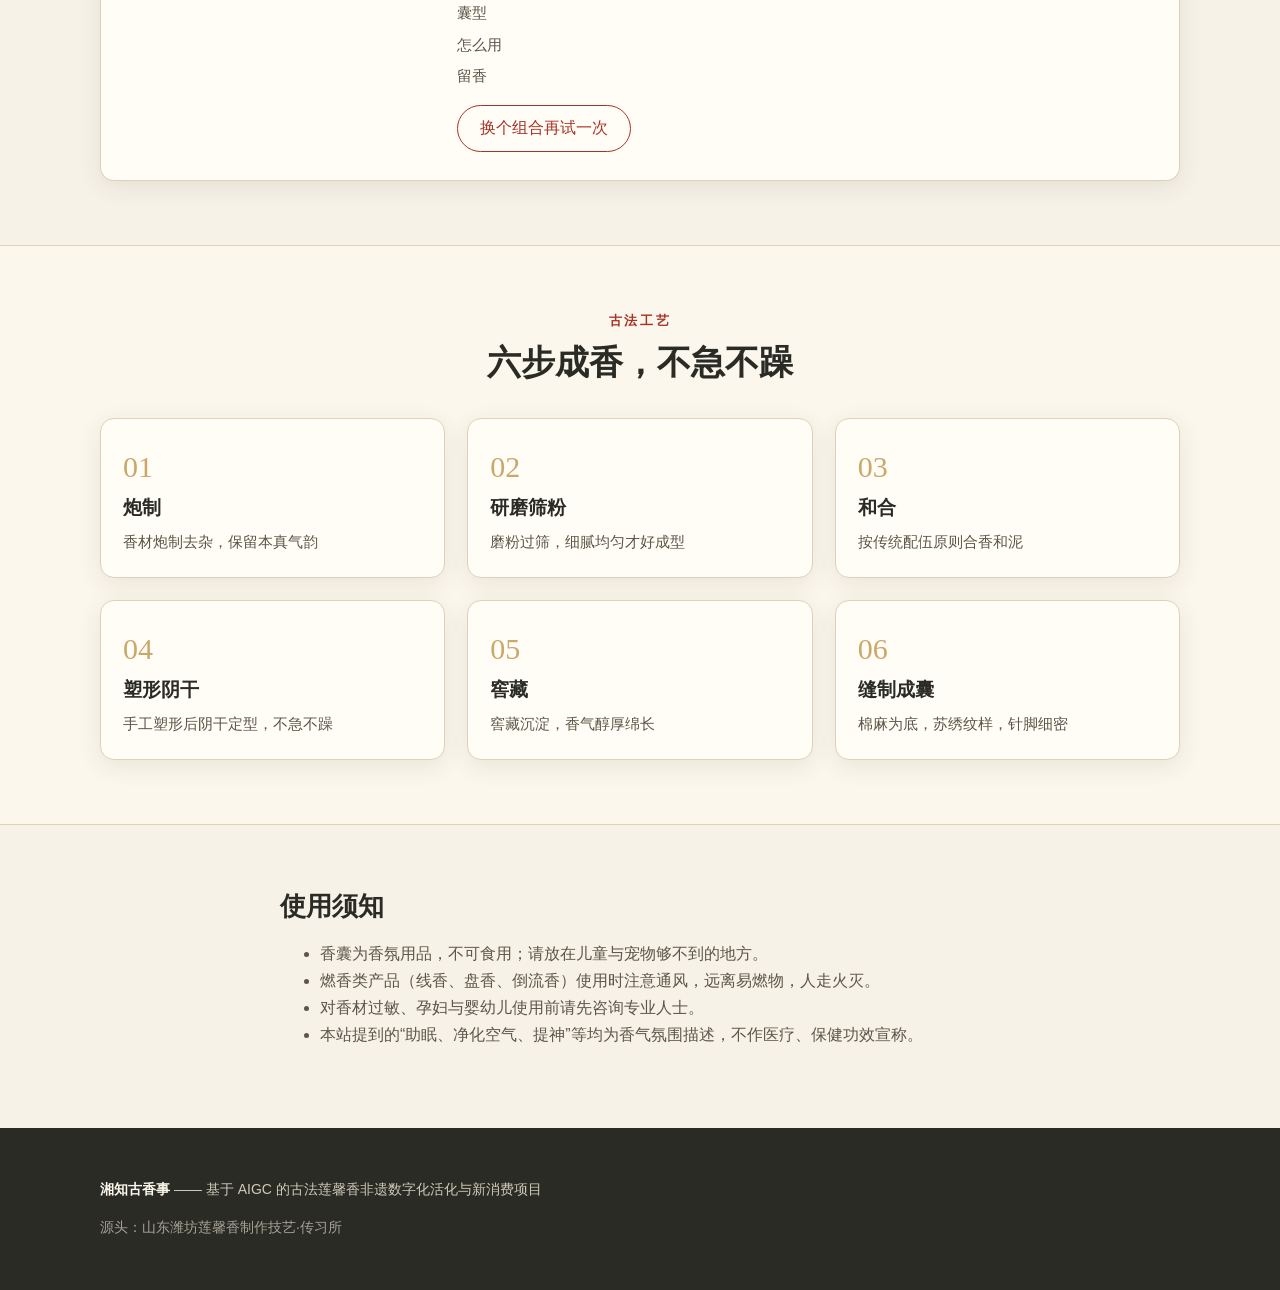
==== commit e4b2fb51: "comment ai result price comment ai result price" ====
--- a/index.html
+++ b/index.html
@@ -306,7 +306,7 @@
               <dt>怎么用</dt><dd id="ai-usage"></dd>
               <dt>留香</dt><dd id="ai-duration"></dd>
             </dl>
-            <p class="price"><strong id="ai-price"></strong></p>
+            <!--<p class="price"><strong id="ai-price"></strong></p>-->
             <button type="button" class="btn btn-ghost" id="ai-again">换个组合再试一次</button>
           </div>
         </div>
@@ -362,4 +362,4 @@
 <script src="static/js/generator.js"></script>
 <script src="static/js/app.js"></script>
 </body>
-</html>+</html>
